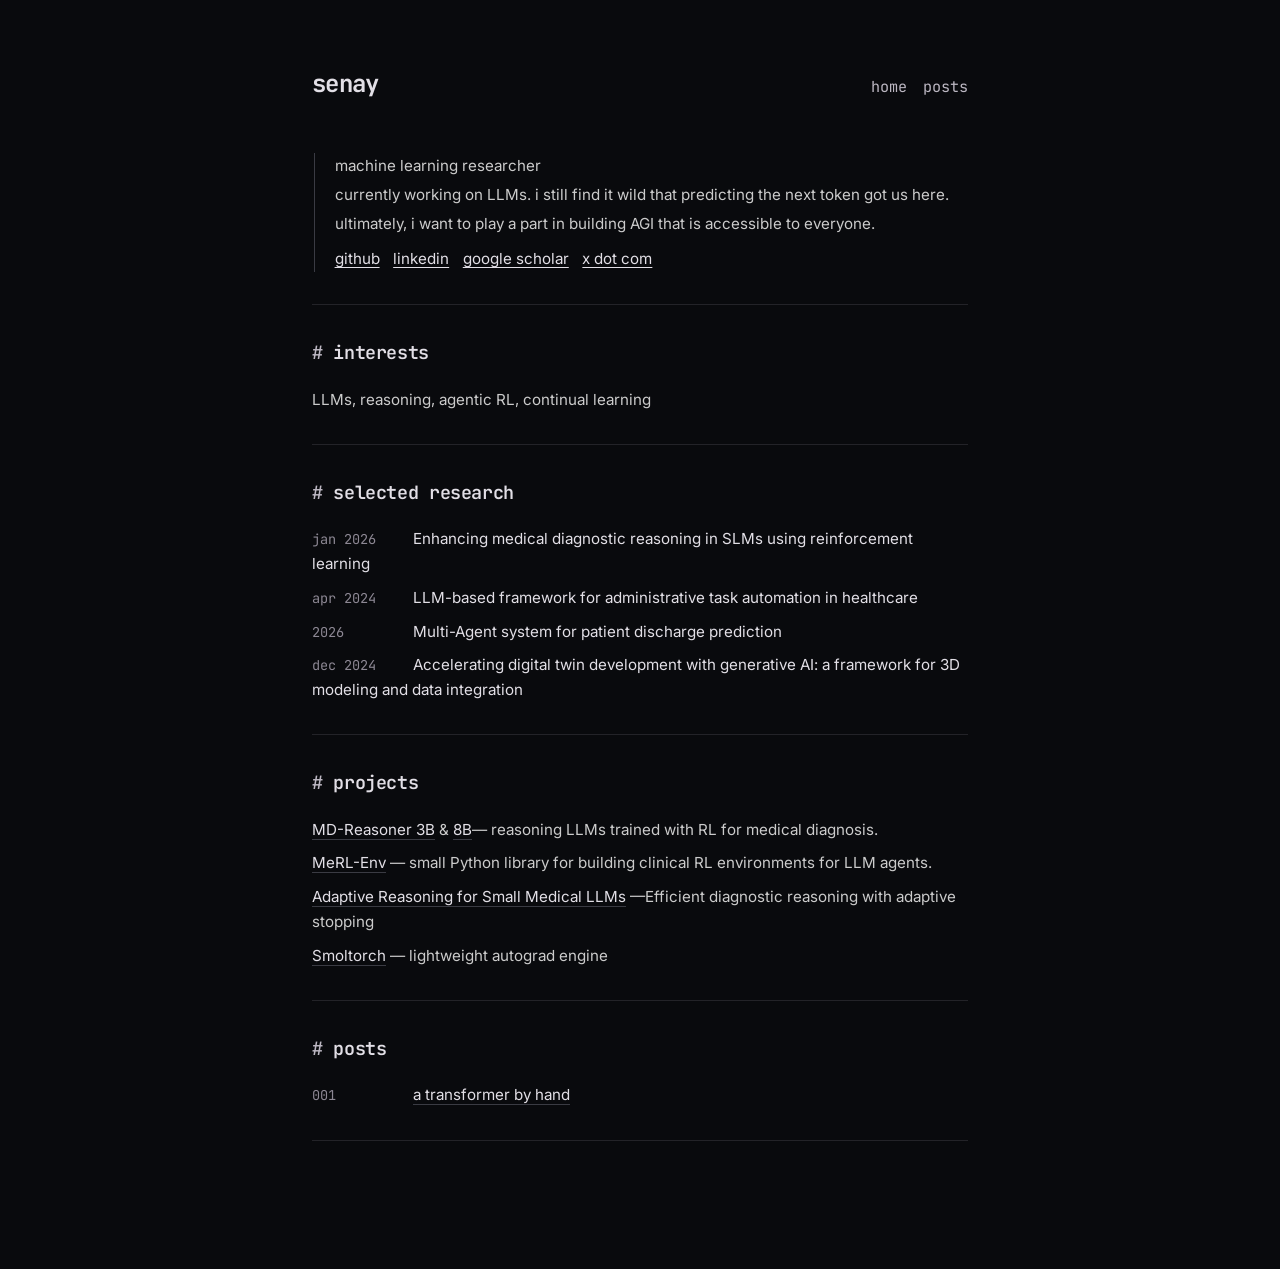
==== index.html @ a1b38228 "fixed links" ====
<!doctype html>
<html lang="en">
  <head>
    <meta charset="UTF-8" />
    <meta name="viewport" content="width=device-width, initial-scale=1.0" />
    <title>Senay</title>
    <link rel="icon" type="image/png" sizes="512x512" href="favicon.png" />
    <link rel="stylesheet" href="styles.css" />
    <link rel="preconnect" href="https://fonts.googleapis.com" />
    <!-- Updated Google Fonts with 500 and 600 weights, plus JetBrains Mono -->
    <link
      href="https://fonts.googleapis.com/css2?family=Inter:wght@400;500;600;700&family=Geist+Mono:wght@400;500;700&family=JetBrains+Mono:wght@400;500;600;700&display=swap"
      rel="stylesheet"
    />
  </head>
  <body>
    <div class="container">
      <header>
        <h1 class="site-title">senay</h1>
        <nav>
          <a href="./">home</a>
          <a href="posts.html">posts</a>
        </nav>
      </header>

      <div class="bio">
        <p>machine learning researcher</p>
        <p>currently working on LLMs. i still find it wild that predicting the next token got us here.</p>
        <p>ultimately, i want to play a part in building AGI that is accessible to everyone.</p>
        
        <!-- Moved bio-links inside the bio div so it shares the left border -->
        <p class="bio-links">
          <a href="https://github.com/SenayGe">github</a>
          <a href="www.linkedin.com/in/senay-aklilu">linkedin</a>
          <a href="https://scholar.google.com/citations?user=1_X_l5AAAAAJ&hl=en">google scholar</a>
          <a href="https://x.com/latentsen">x dot com</a>
        </p>
      </div>
      
      <hr />

       <section>
        <h2><span class="hash">#</span> interests</h2>
        <ul>
          <li>
            LLMs, reasoning, agentic RL, continual learning
          </li>
        </ul>
      </section>

      <hr />

      <section class="research-section">
        <h2><span class="hash">#</span> selected research</h2>
        <ul>
          <li>
            <span class="date">jan 2026</span> <a href="#">Enhancing medical diagnostic reasoning in SLMs using reinforcement learning</a>
          </li>
          <li>
            <span class="date">apr 2024</span> <a href="#">LLM-based framework for administrative task automation in healthcare</a> 
          </li>
          <li>
            <span class="date">2026</span> <a href="#">Multi-Agent system for patient discharge prediction</a>
          </li>
          <li>
            <span class="date">dec 2024</span> <a href="#">Accelerating digital twin development with generative AI: a framework for 3D modeling and data integration</a>
          </li>
        </ul>
      </section>

      <hr />

      <section>
        <h2><span class="hash">#</span> projects</h2>
        <ul>
          <li>
            <a href="https://github.com/SenayGe/merl-env">MD-Reasoner 3B</a> & <a href="https://github.com/SenayGe/merl-env">8B</a>— reasoning LLMs trained with RL for medical diagnosis. </li>
          <li>
          <li>
            <a href="https://github.com/SenayGe/merl-env">MeRL-Env</a> — small Python library for building clinical RL environments for LLM agents. </li>
          <li>
            <a href="#">Adaptive Reasoning for Small Medical LLMs</a> —Efficient diagnostic reasoning with adaptive stopping
          </li>
          <li>
            <a href="https://github.com/SenayGe/smoltorch">Smoltorch</a> — lightweight autograd engine
          </li>
        </ul>
      </section>

      <hr />

      <section>
        <h2><span class="hash">#</span> posts</h2>
        <ul>
          <li>
            <span class="date">001</span>
            <a href="posts/transformer-by-hand.html">a transformer by hand</a>
          </li>
          <!--<li>-->
          <!--  <span class="date">20260315</span>-->
          <!--  <a href="posts/grpo-medical.html">training small LLMs for medical reasoning with GRPO</a>-->
          <!--</li>-->
          <!--<li>-->
          <!--  <span class="date">20260301</span>-->
          <!--  <a href="posts/prior-auth.html">why prior authorization is broken</a>-->
          <!--</li>-->
        </ul>
      </section>

      <hr />
    </div>
  </body>
</html>
---- styles.css ----
*, *::before, *::after {
  margin: 0;
  padding: 0;
  box-sizing: border-box;
}

:root {
  --bg: #090a0d;
  --bg-soft: #101116;
  --fg: #e2dfe6;
  --fg-soft: #cbcbcb;
  --fg-dim: #8d8894;
  --accent: #bcb7c2;
  --border: #3a3b43;
  --code-bg: #0d1017;
  --code-bg-edge: #151925;
  --code-border: #2b3242;
  --code-fg: #e7e3ec;
  --code-muted: #7f8797;
  --code-keyword: #cab8ff;
  --code-string: #a9d7b4;
  --code-number: #f1c27d;
  --code-title: #90b7ff;
  --code-symbol: #f0a6ca;
  --font-sans: 'Inter', -apple-system, BlinkMacSystemFont, 'Segoe UI', Roboto, 'Helvetica Neue', Arial, sans-serif;
  --font-mono: 'JetBrains Mono', 'Geist Mono', 'SFMono-Regular', 'Courier New', monospace;
}

html {
  font-size: 16px;
}

body {
  background: var(--bg);
  color: var(--fg-soft);
  font-family: var(--font-sans);
  font-weight: 400;
  line-height: 1.7;
  -webkit-font-smoothing: antialiased;
}

.container {
  max-width: 720px;
  margin: 0 auto;
  padding: 4rem 2rem 6rem;
}

/* header */
header {
  display: flex;
  justify-content: space-between;
  align-items: baseline;
  gap: 1.5rem;
  margin-bottom: 3rem;
}

.site-title {
  font-size: 1.5rem;
  font-weight: 700;
  color: var(--fg);
  font-family: var(--font-mono);
  letter-spacing: -0.03em;
  margin-bottom: 0;
}

nav {
  display: flex;
  gap: 1rem;
  justify-content: flex-end;
}

nav a {
  color: var(--accent);
  text-decoration: none;
  font-size: 0.95rem;
  font-family: var(--font-mono);
}

nav a:hover {
  color: var(--fg);
  text-decoration: underline;
}

/* bio */
.bio {
  margin-bottom: 0;
  margin-left: 0.15rem;
  padding-left: 1.2rem;
  border-left: 1px solid var(--border);
}

.bio p {
  font-size: 0.95rem;
  color: var(--fg-soft);
  margin-bottom: 0.2rem;
}

.bio-links {
  margin-top: 0.6rem;
  display: flex;
  flex-wrap: wrap;
  gap: 0.85rem;
}

.bio-links a {
  color: var(--fg);
  text-decoration: underline;
  text-underline-offset: 3px;
  font-size: 0.95rem;
}

.bio-links a:hover {
  color: var(--accent);
}

/* sections */
hr {
  border: none;
  border-top: 1px solid #232328;
  margin: 2rem 0;
}

.research-section li a {
  text-decoration: none;
}

.research-section li a:hover {
  color: var(--accent);
}

section h2 {
  font-size: 1.15rem;
  font-weight: 600;
  letter-spacing: -0.02em;
  color: var(--fg);
  font-family: var(--font-mono);
  margin-bottom: 1.2rem;
}

.hash {
  color: var(--accent);
}

section ul {
  list-style: none; 
  padding-left: 0;
}

section li {
  font-size: 0.95rem;
  color: var(--fg-soft);
  margin-bottom: 0.6rem;
  line-height: 1.6;
}

section li a {
  color: var(--fg);
  text-decoration: underline;
  text-decoration-color: var(--border);
  text-decoration-thickness: 1px;
  text-underline-offset: 4px;
  transition: all 0.2s ease;
}

section li a:hover {
  color: var(--accent);
  text-decoration-color: var(--accent);
}

/*date lists */
.date {
  font-family: var(--font-mono);
  color: var(--fg-dim);
  font-size: 0.85rem;
  margin-right: 0.75rem;
  display: inline-block;
  min-width: 85px; 
}

/* page title (for posts listing & post pages) */
.page-title {
  font-size: 1.3rem;
  font-weight: 700;
  color: var(--fg);
  font-family: var(--font-mono);
  margin-bottom: 2rem;
}

.back-link {
  color: var(--accent);
  text-decoration: none;
  font-size: 0.9rem;
  display: inline-block;
  font-family: var(--font-mono);
  margin-bottom: 2rem;
}

.back-link:hover {
  text-decoration: underline;
}

/* post content (rendered markdown) */
.post-meta {
  color: var(--fg-dim);
  font-size: 0.85rem;
  font-family: var(--font-mono);
  margin-bottom: 2rem;
}

.post-content {
  font-family: var(--font-sans);
  line-height: 1.8;
}

.post-content h1 {
  font-size: 1.3rem;
  font-weight: 700;
  font-family: var(--font-mono);
  margin: 2.5rem 0 1rem;
}

.post-content h2 {
  font-size: 1.05rem;
  font-weight: 700;
  font-family: var(--font-mono);
  margin: 2rem 0 0.8rem;
}

.post-content h3 {
  font-size: 0.95rem;
  font-weight: 700;
  font-family: var(--font-mono);
  margin: 1.5rem 0 0.6rem;
}

.post-content p {
  font-size: 0.92rem;
  margin-bottom: 1rem;
}

.post-content a {
  color: var(--fg);
  text-decoration: underline;
  text-underline-offset: 3px;
}

.post-content a:hover {
  color: var(--accent);
}

.post-content strong {
  font-weight: 700;
  color: var(--fg);
}

.post-content code {
  background: var(--bg-soft);
  border: 1px solid var(--border);
  font-family: var(--font-mono);
  padding: 0.15em 0.4em;
  border-radius: 4px;
  font-size: 0.88em;
}

.post-content pre {
  background: linear-gradient(180deg, var(--code-bg-edge) 0%, var(--code-bg) 100%);
  border: 1px solid var(--code-border);
  box-shadow: inset 0 1px 0 rgba(255, 255, 255, 0.03);
  font-family: var(--font-mono);
  padding: 1.2rem;
  overflow-x: auto;
  margin: 1.2rem 0;
  font-size: 0.82rem;
  line-height: 1.6;
  border-radius: 12px;
  scrollbar-color: var(--code-border) transparent;
}

.post-content pre code {
  background: none;
  border: 0;
  color: var(--code-fg);
  display: block;
  min-width: max-content;
  padding: 0;
  border-radius: 0;
}

.post-content pre code.hljs {
  background: transparent;
}

.post-content pre code .hljs-comment,
.post-content pre code .hljs-quote {
  color: var(--code-muted);
  font-style: italic;
}

.post-content pre code .hljs-keyword,
.post-content pre code .hljs-selector-tag,
.post-content pre code .hljs-literal,
.post-content pre code .hljs-type {
  color: var(--code-keyword);
}

.post-content pre code .hljs-string,
.post-content pre code .hljs-regexp,
.post-content pre code .hljs-meta .hljs-string {
  color: var(--code-string);
}

.post-content pre code .hljs-number,
.post-content pre code .hljs-attr,
.post-content pre code .hljs-meta,
.post-content pre code .hljs-meta .hljs-keyword {
  color: var(--code-number);
}

.post-content pre code .hljs-title,
.post-content pre code .hljs-title.function_,
.post-content pre code .hljs-function .hljs-title,
.post-content pre code .hljs-built_in {
  color: var(--code-title);
}

.post-content pre code .hljs-params,
.post-content pre code .hljs-variable,
.post-content pre code .hljs-property,
.post-content pre code .hljs-subst {
  color: var(--code-fg);
}

.post-content pre code .hljs-symbol,
.post-content pre code .hljs-bullet,
.post-content pre code .hljs-section {
  color: var(--code-symbol);
}

.post-content blockquote {
  border-left: 2px solid var(--border);
  padding-left: 1rem;
  color: var(--fg-dim);
  margin: 1rem 0;
}

.post-content img {
  max-width: 100%;
  margin: 1.2rem 0;
}

.post-content ul, .post-content ol {
  margin: 0.8rem 0;
  padding-left: 1.8rem;
}

.post-content li {
  margin-bottom: 0.3rem;
  font-size: 0.92rem;
}

.post-content hr {
  margin: 2rem 0;
}

.post-content em {
  color: var(--fg-dim);
}

/* responsive */
@media (max-width: 600px) {
  html { font-size: 15px; }

  .container {
    padding: 2.5rem 1.2rem 4rem;
  }

  header {
    gap: 1rem;
  }
}

/* Table Styles for Post Content */
.post-content table {
  width: 100%;
  border-collapse: collapse;
  margin: 1.5rem 0;
  font-size: 0.92rem;
  text-align: left;
}

.post-content th, 
.post-content td {
  padding: 0.75rem 1rem;
  border-bottom: 1px solid var(--border);
}

.post-content th {
  font-family: var(--font-mono);
  font-weight: 600;
  color: var(--fg);
  background: var(--bg-soft);
}

.post-content tr:last-child td {
  border-bottom: none;
}

/* Optional: Slight hover effect on rows for readability */
.post-content tbody tr:hover {
  background: rgba(255, 255, 255, 0.02);
}

/**, *::before, *::after {*/
/*  margin: 0;*/
/*  padding: 0;*/
/*  box-sizing: border-box;*/
/*}*/
/**/
/*:root {*/
/*  --bg: #090a0d;*/
/*  --bg-soft: #101116;*/
/*  --fg: #e2dfe6;*/
/*  --fg-soft: #cbcbcb;*/
/*  --fg-dim: #8d8894;*/
/*  --accent: #bcb7c2;*/
/*  --border: #3a3b43;*/
/*  --font-sans: 'Jetbrains Mono', Inter, -apple-system, BlinkMacSystemFont, 'Segoe UI', Roboto, 'Helvetica Neue', Arial, sans-serif;*/
/*  --font-mono: 'Geist Mono', 'SFMono-Regular', 'Courier New', monospace;*/
/*}*/
/**/
/*html {*/
/*  font-size: 16px;*/
/*}*/
/**/
/*body {*/
/*  background: var(--bg);*/
/*  color: var(--fg-soft);*/
/*  font-family: var(--font-sans);*/
/*  font-weight: 400;*/
/*  line-height: 1.7;*/
/*  -webkit-font-smoothing: antialiased;*/
/*}*/
/**/
/*.container {*/
/*  max-width: 720px;*/
/*  margin: 0 auto;*/
/*  padding: 4rem 2rem 6rem;*/
/*}*/
/**/
/*/* header */*/
/*header {*/
/*  display: flex;*/
/*  justify-content: space-between;*/
/*  align-items: baseline;*/
/*  gap: 1.5rem;*/
/*  margin-bottom: 3rem;*/
/*}*/
/**/
/*.site-title {*/
/*  font-size: 1.4rem;*/
/*  font-weight: 700;*/
/*  color: var(--fg);*/
/*  font-family: var(--font-mono);*/
/*  margin-bottom: 0;*/
/*}*/
/**/
/*nav {*/
/*  display: flex;*/
/*  gap: 1rem;*/
/*  justify-content: flex-end;*/
/*}*/
/**/
/*nav a {*/
/*  color: var(--accent);*/
/*  text-decoration: none;*/
/*  font-size: 0.95rem;*/
/*  font-family: var(--font-mono);*/
/*}*/
/**/
/*nav a:hover {*/
/*  color: var(--fg);*/
/*  text-decoration: underline;*/
/*}*/
/**/
/*/* bio */*/
/*.bio {*/
/*  margin-bottom: 0;*/
/*  margin-left: 0.15rem;*/
/*  padding-left: 1.2rem;*/
/*  border-left: 1px solid var(--border);*/
/*}*/
/**/
/*.bio p {*/
/*  font-size: 0.95rem;*/
/*  color: var(--fg-soft);*/
/*  margin-bottom: 0.2rem;*/
/*}*/
/**/
/*.bio-links {*/
/*  margin-top: 0.6rem;*/
/*  display: flex;*/
/*  flex-wrap: wrap;*/
/*  gap: 0.85rem;*/
/*}*/
/**/
/*.bio-links a {*/
/*  color: var(--fg);*/
/*  text-decoration: underline;*/
/*  text-underline-offset: 3px;*/
/*  font-size: 0.95rem;*/
/*}*/
/**/
/*.bio-links a:hover {*/
/*  color: var(--accent);*/
/*}*/
/**/
/*/* sections */*/
/*hr {*/
/*  border: none;*/
/*  border-top: 1px solid #232328;*/
/*  margin: 2rem 0;*/
/*}*/
/**/
/*/*hr {*/*/
/*/*  border: none;*/*/
/*/*  border-top: 0.1px solid var(--border);*/*/
/*/*  margin: 2rem 0;*/*/
/*/*}*/*/
/**/
/**/
/*.research-section li a {*/
/*  text-decoration: none;*/
/*  /*font-weight: 600*/*/
/**/
/*}*/
/**/
/*.research-section li a:hover {*/
/*  color: var(--accent);*/
/*}*/
/**/
/**/
/**/
/**/
/*section h2 {*/
/*  font-size: 1.1rem;*/
/*  font-weight: 700;*/
/*  color: var(--fg);*/
/*  font-family: var(--font-mono);*/
/*  margin-bottom: 1rem;*/
/*}*/
/**/
/*.hash {*/
/*  color: var(--accent);*/
/*}*/
/**/
/*section ul {*/
/*  list-style: disc;*/
/*  padding-left: 1.8rem;*/
/*}*/
/**/
/*section li {*/
/*  font-size: 0.92rem;*/
/*  color: var(--fg-soft);*/
/*  margin-bottom: 0.35rem;*/
/*  line-height: 1.6;*/
/*  /*font-weight: 700;*/*/
/**/
/*}*/
/**/
/*section li a {*/
/*  color: var(--fg);*/
/*  text-decoration: underline;*/
/*  text-underline-offset: 3px;*/
/*}*/
/**/
/*section li a:hover {*/
/*  color: var(--accent);*/
/*}*/
/**/
/*/* page title (for posts listing & post pages) */*/
/*.page-title {*/
/*  font-size: 1.3rem;*/
/*  font-weight: 700;*/
/*  color: var(--fg);*/
/*  font-family: var(--font-mono);*/
/*  margin-bottom: 2rem;*/
/*}*/
/**/
/*.back-link {*/
/*  color: var(--accent);*/
/*  text-decoration: none;*/
/*  font-size: 0.9rem;*/
/*  display: inline-block;*/
/*  font-family: var(--font-mono);*/
/*  margin-bottom: 2rem;*/
/*}*/
/**/
/*.back-link:hover {*/
/*  text-decoration: underline;*/
/*}*/
/**/
/*/* post content (rendered markdown) */*/
/*.post-meta {*/
/*  color: var(--fg-dim);*/
/*  font-size: 0.85rem;*/
/*  font-family: var(--font-mono);*/
/*  margin-bottom: 2rem;*/
/*}*/
/**/
/*.post-content {*/
/*  font-family: var(--font-sans);*/
/*  line-height: 1.8;*/
/*}*/
/**/
/*.post-content h1 {*/
/*  font-size: 1.3rem;*/
/*  font-weight: 700;*/
/*  font-family: var(--font-mono);*/
/*  margin: 2.5rem 0 1rem;*/
/*}*/
/**/
/*.post-content h2 {*/
/*  font-size: 1.05rem;*/
/*  font-weight: 700;*/
/*  font-family: var(--font-mono);*/
/*  margin: 2rem 0 0.8rem;*/
/*}*/
/**/
/*.post-content h3 {*/
/*  font-size: 0.95rem;*/
/*  font-weight: 700;*/
/*  font-family: var(--font-mono);*/
/*  margin: 1.5rem 0 0.6rem;*/
/*}*/
/**/
/*.post-content p {*/
/*  font-size: 0.92rem;*/
/*  margin-bottom: 1rem;*/
/*}*/
/**/
/*.post-content a {*/
/*  color: var(--fg);*/
/*  text-decoration: underline;*/
/*  text-underline-offset: 3px;*/
/*}*/
/**/
/*.post-content a:hover {*/
/*  color: var(--accent);*/
/*}*/
/**/
/*.post-content strong {*/
/*  font-weight: 700;*/
/*  color: var(--fg);*/
/*}*/
/**/
/*.post-content code {*/
/*  background: var(--bg-soft);*/
/*  border: 1px solid var(--border);*/
/*  font-family: var(--font-mono);*/
/*  padding: 0.15em 0.4em;*/
/*  border-radius: 2px;*/
/*  font-size: 0.88em;*/
/*}*/
/**/
/*.post-content pre {*/
/*  background: var(--bg-soft);*/
/*  border: 1px solid var(--border);*/
/*  font-family: var(--font-mono);*/
/*  padding: 1.2rem;*/
/*  overflow-x: auto;*/
/*  margin: 1.2rem 0;*/
/*  font-size: 0.82rem;*/
/*  line-height: 1.6;*/
/*}*/
/**/
/*.post-content pre code {*/
/*  background: none;*/
/*  padding: 0;*/
/*}*/
/**/
/*.post-content blockquote {*/
/*  border-left: 2px solid var(--border);*/
/*  padding-left: 1rem;*/
/*  color: var(--fg-dim);*/
/*  margin: 1rem 0;*/
/*}*/
/**/
/*.post-content img {*/
/*  max-width: 100%;*/
/*  margin: 1.2rem 0;*/
/*}*/
/**/
/*.post-content ul, .post-content ol {*/
/*  margin: 0.8rem 0;*/
/*  padding-left: 1.8rem;*/
/*}*/
/**/
/*.post-content li {*/
/*  margin-bottom: 0.3rem;*/
/*  font-size: 0.92rem;*/
/*}*/
/**/
/*.post-content hr {*/
/*  margin: 2rem 0;*/
/*}*/
/**/
/*.post-content em {*/
/*  color: var(--fg-dim);*/
/*}*/
/**/
/*/* responsive */*/
/*@media (max-width: 600px) {*/
/*  html { font-size: 15px; }*/
/**/
/*  .container {*/
/*    padding: 2.5rem 1.2rem 4rem;*/
/*  }*/
/**/
/*  header {*/
/*    gap: 1rem;*/
/*  }*/
/*}*/
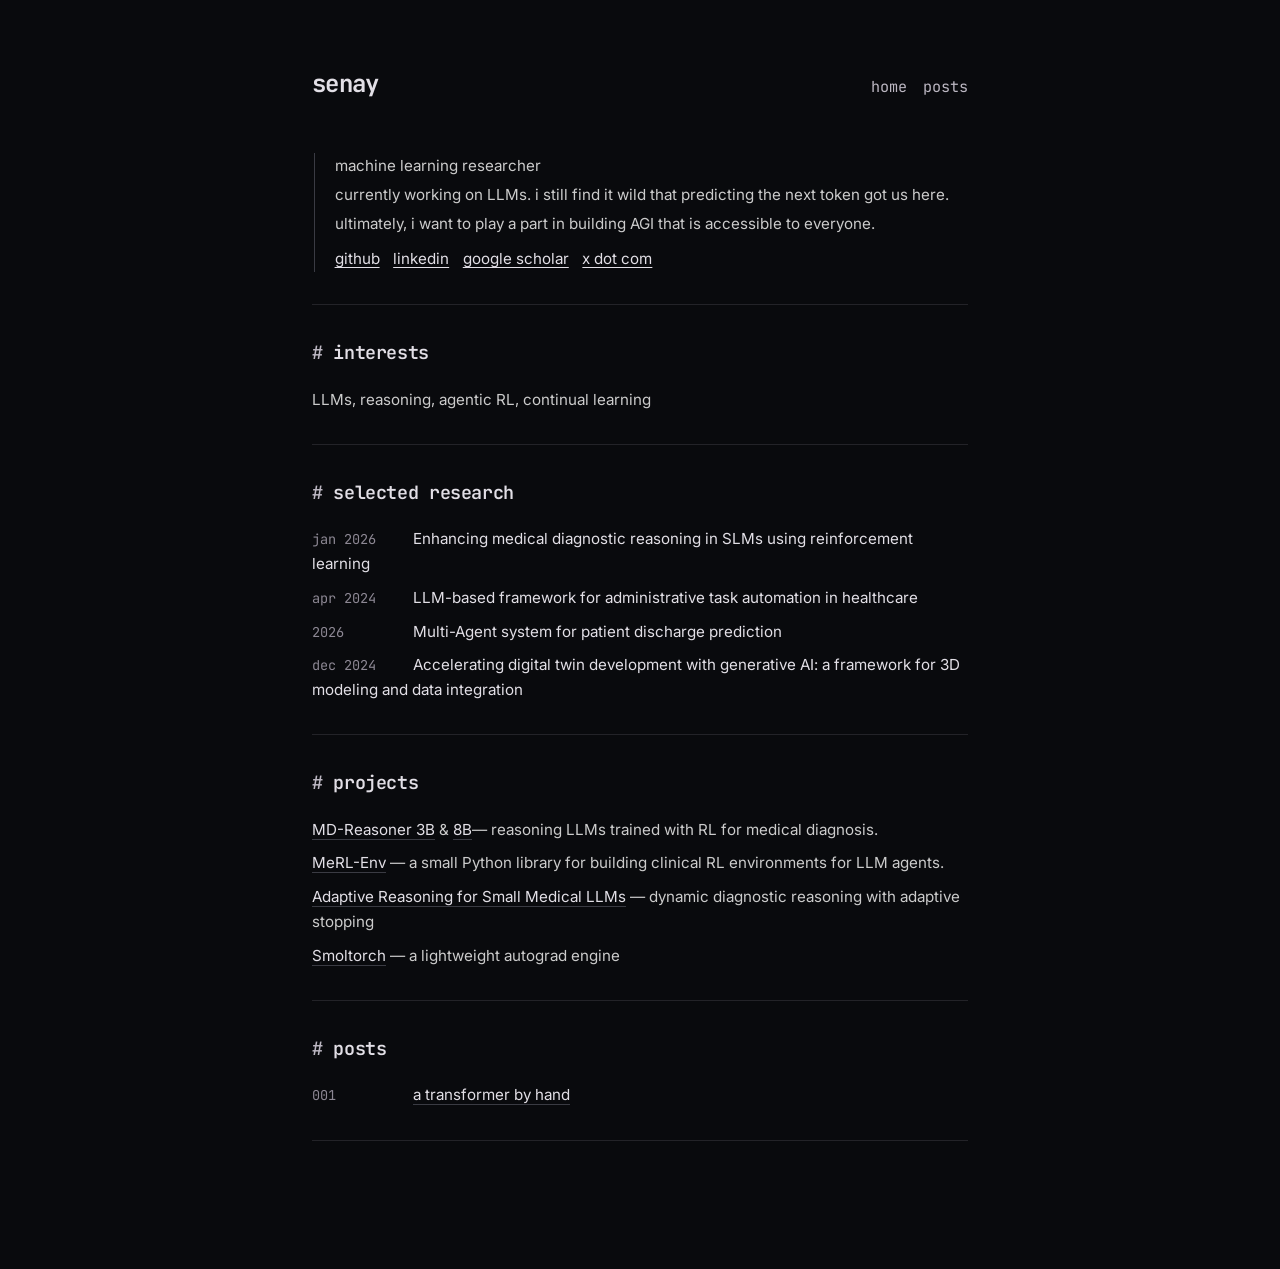
==== commit 56339e28: "minor fix" ====
--- a/index.html
+++ b/index.html
@@ -77,12 +77,12 @@
             <a href="https://github.com/SenayGe/merl-env">MD-Reasoner 3B</a> & <a href="https://github.com/SenayGe/merl-env">8B</a>— reasoning LLMs trained with RL for medical diagnosis. </li>
           <li>
           <li>
-            <a href="https://github.com/SenayGe/merl-env">MeRL-Env</a> — small Python library for building clinical RL environments for LLM agents. </li>
+            <a href="https://github.com/SenayGe/merl-env">MeRL-Env</a> — a small Python library for building clinical RL environments for LLM agents. </li>
           <li>
-            <a href="#">Adaptive Reasoning for Small Medical LLMs</a> —Efficient diagnostic reasoning with adaptive stopping
+            <a href="#">Adaptive Reasoning for Small Medical LLMs</a> — dynamic diagnostic reasoning with adaptive stopping
           </li>
           <li>
-            <a href="https://github.com/SenayGe/smoltorch">Smoltorch</a> — lightweight autograd engine
+            <a href="https://github.com/SenayGe/smoltorch">Smoltorch</a> — a lightweight autograd engine
           </li>
         </ul>
       </section>
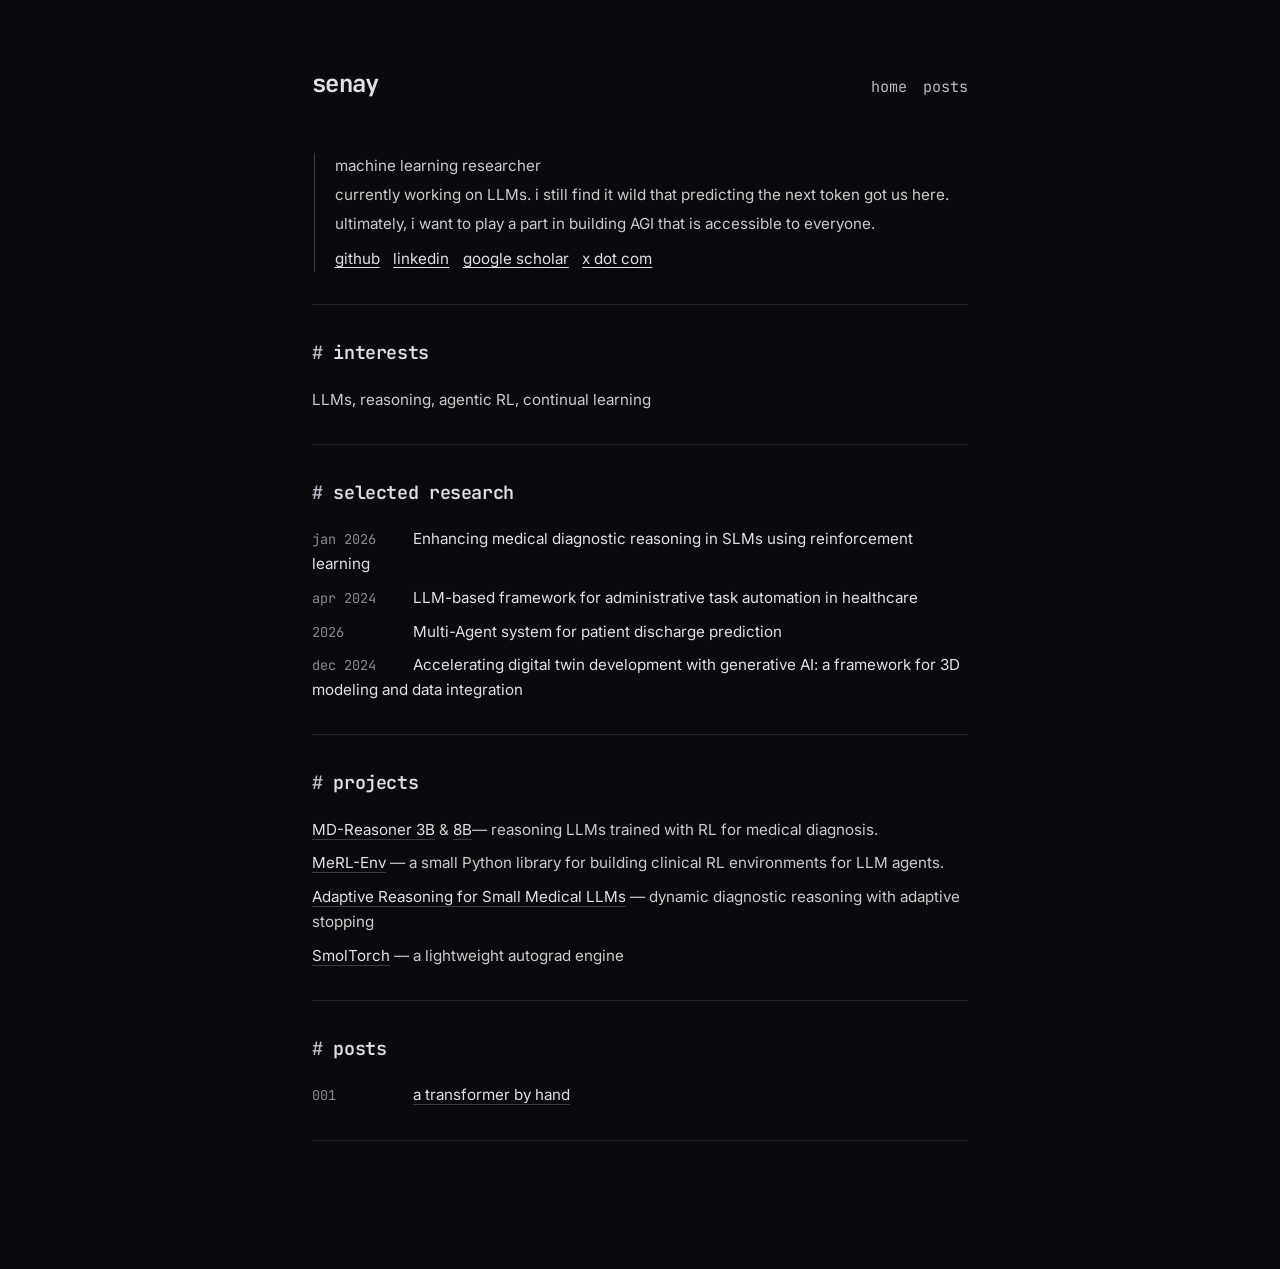
==== commit 118de4ec: "minor fix" ====
--- a/index.html
+++ b/index.html
@@ -82,7 +82,7 @@
             <a href="#">Adaptive Reasoning for Small Medical LLMs</a> — dynamic diagnostic reasoning with adaptive stopping
           </li>
           <li>
-            <a href="https://github.com/SenayGe/smoltorch">Smoltorch</a> — a lightweight autograd engine
+            <a href="https://github.com/SenayGe/smoltorch">SmolTorch</a> — a lightweight autograd engine
           </li>
         </ul>
       </section>
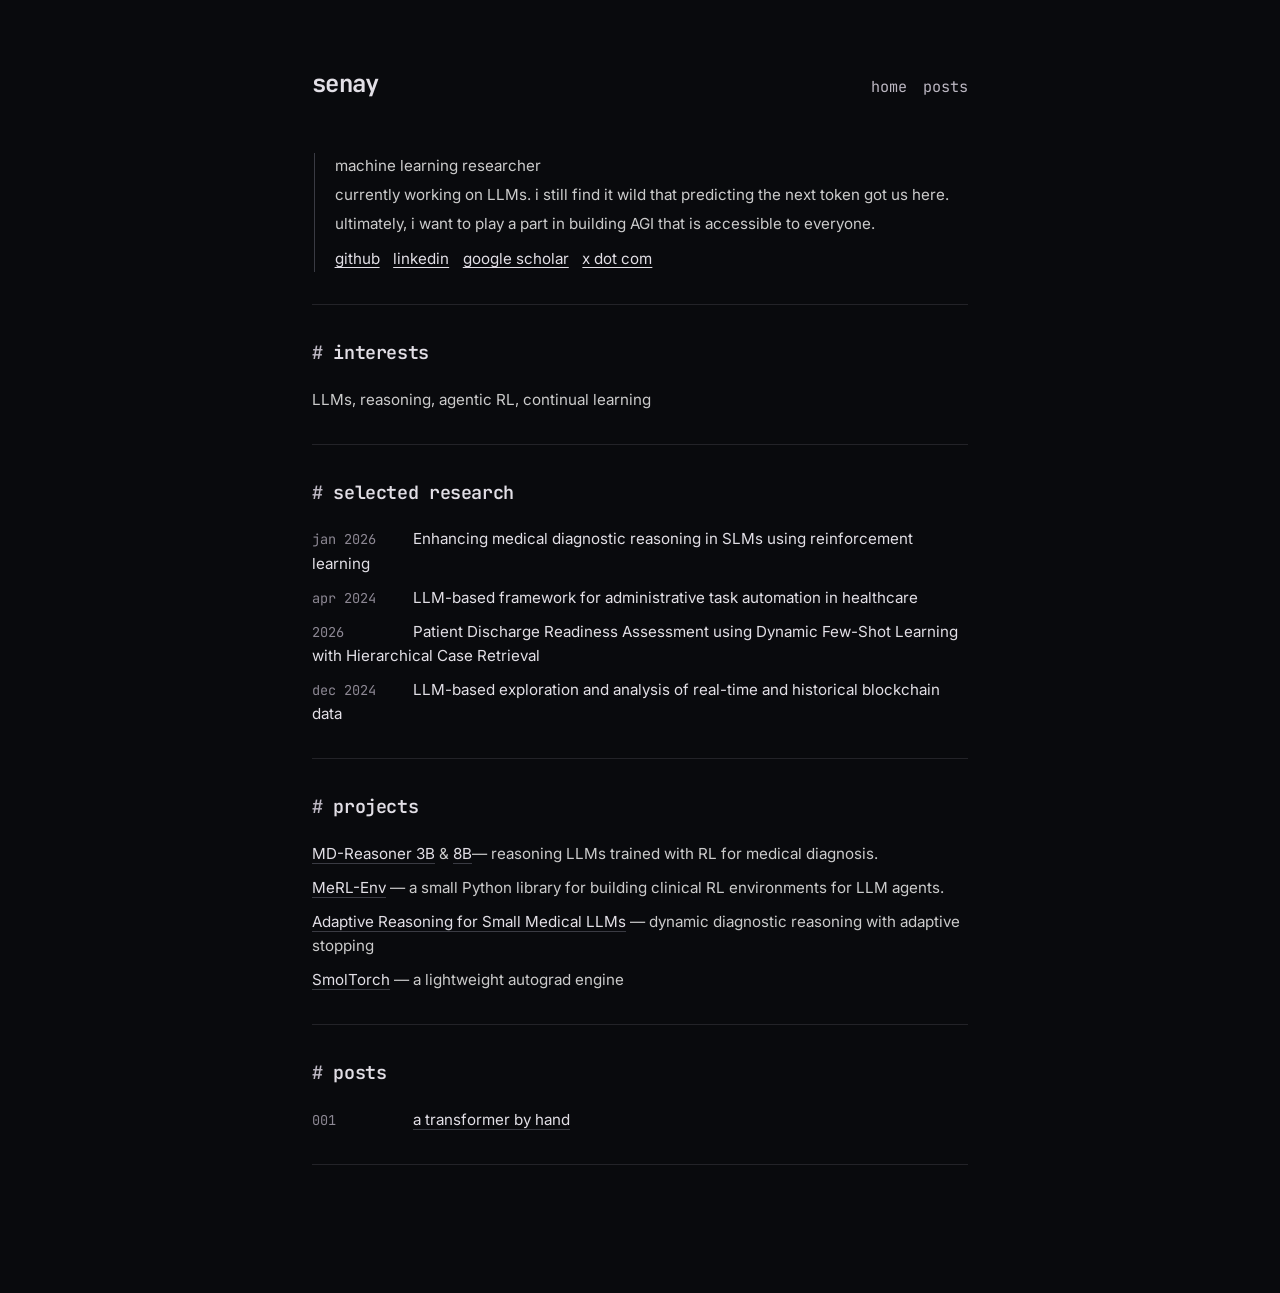
==== commit 9c80d3a6: "minor fix" ====
--- a/index.html
+++ b/index.html
@@ -54,16 +54,16 @@
         <h2><span class="hash">#</span> selected research</h2>
         <ul>
           <li>
-            <span class="date">jan 2026</span> <a href="#">Enhancing medical diagnostic reasoning in SLMs using reinforcement learning</a>
+            <span class="date">jan 2026</span> <a href="https://www.sciencedirect.com/science/article/pii/S2666307426000033">Enhancing medical diagnostic reasoning in SLMs using reinforcement learning</a>
           </li>
           <li>
-            <span class="date">apr 2024</span> <a href="#">LLM-based framework for administrative task automation in healthcare</a> 
+            <span class="date">apr 2024</span> <a href="https://ieeexplore.ieee.org/abstract/document/10527275">LLM-based framework for administrative task automation in healthcare</a> 
           </li>
           <li>
-            <span class="date">2026</span> <a href="#">Multi-Agent system for patient discharge prediction</a>
+            <span class="date">2026</span> <a href="#">Patient Discharge Readiness Assessment using Dynamic Few-Shot Learning with Hierarchical Case Retrieval</a>
           </li>
           <li>
-            <span class="date">dec 2024</span> <a href="#">Accelerating digital twin development with generative AI: a framework for 3D modeling and data integration</a>
+            <span class="date">dec 2024</span> <a href="https://www.sciencedirect.com/science/article/pii/S0957417425034669">LLM-based exploration and analysis of real-time and historical blockchain data</a>
           </li>
         </ul>
       </section>
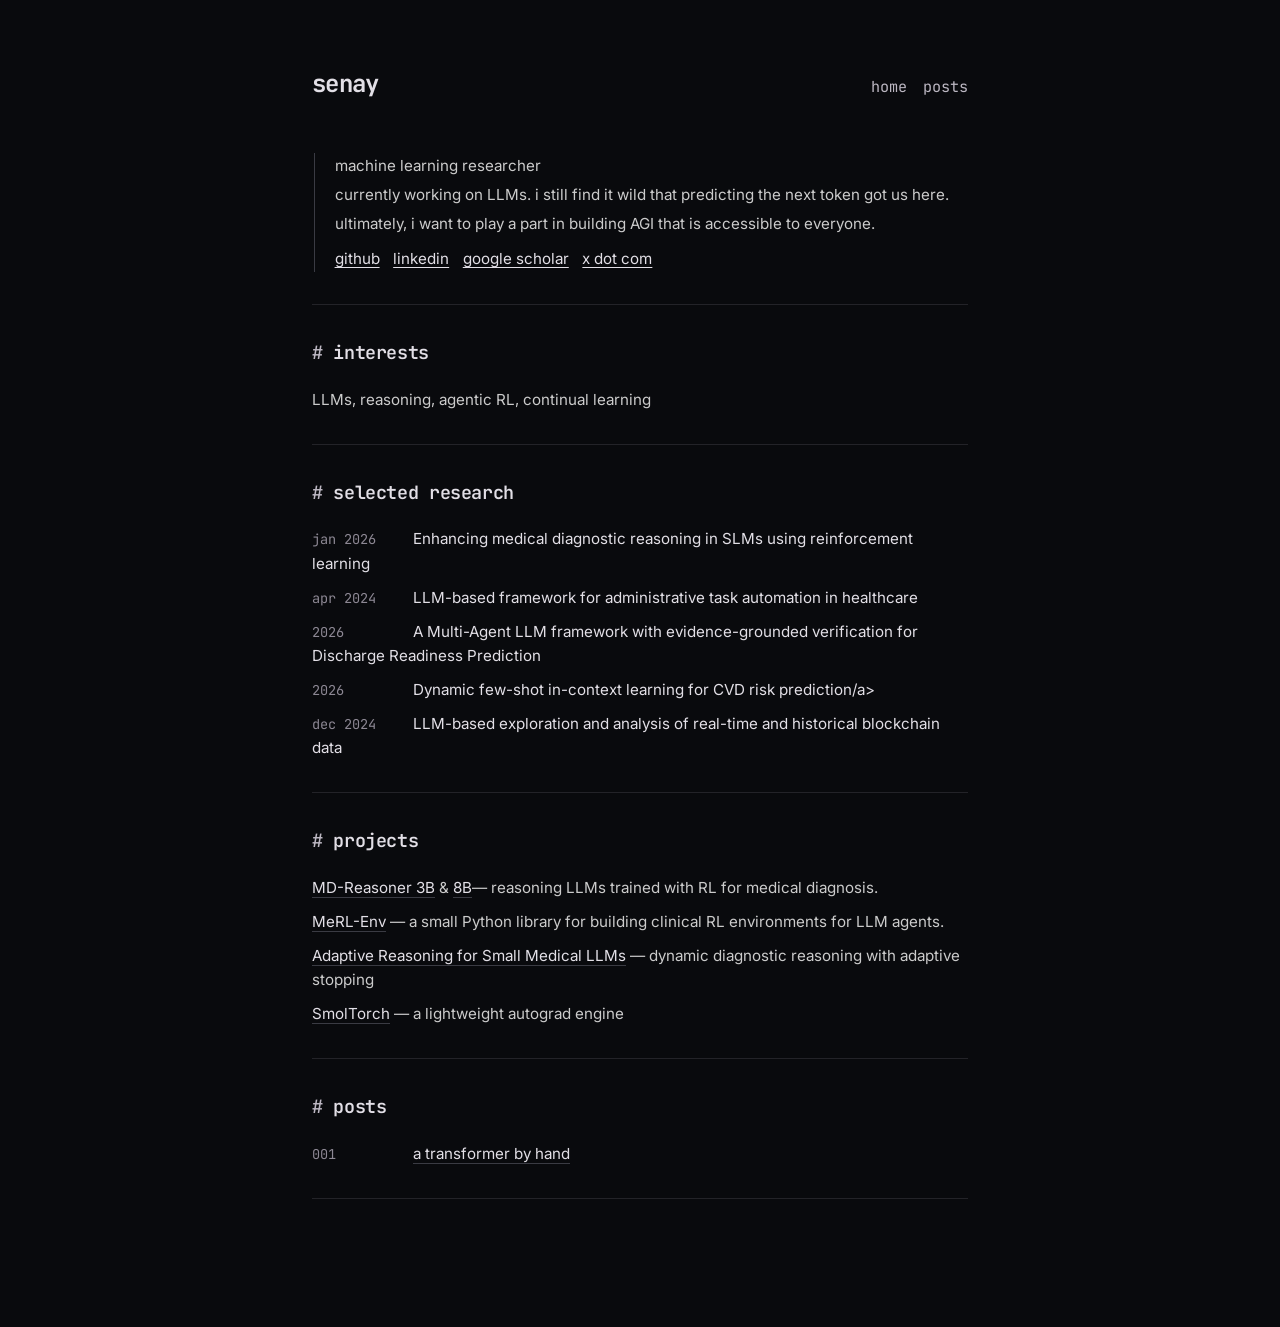
==== commit 2e9f4bbb: "minor change" ====
--- a/index.html
+++ b/index.html
@@ -60,7 +60,10 @@
             <span class="date">apr 2024</span> <a href="https://ieeexplore.ieee.org/abstract/document/10527275">LLM-based framework for administrative task automation in healthcare</a> 
           </li>
           <li>
-            <span class="date">2026</span> <a href="#">Patient Discharge Readiness Assessment using Dynamic Few-Shot Learning with Hierarchical Case Retrieval</a>
+            <span class="date">2026</span> <a href="#">A Multi-Agent LLM framework with evidence-grounded verification for Discharge Readiness Prediction</a>
+          </li>
+          <li>
+            <span class="date">2026</span> <a href="#">Dynamic few-shot in-context learning for CVD risk prediction/a>
           </li>
           <li>
             <span class="date">dec 2024</span> <a href="https://www.sciencedirect.com/science/article/pii/S0957417425034669">LLM-based exploration and analysis of real-time and historical blockchain data</a>
@@ -74,7 +77,7 @@
         <h2><span class="hash">#</span> projects</h2>
         <ul>
           <li>
-            <a href="https://github.com/SenayGe/merl-env">MD-Reasoner 3B</a> & <a href="https://github.com/SenayGe/merl-env">8B</a>— reasoning LLMs trained with RL for medical diagnosis. </li>
+            <a href="https://huggingface.co/latentsen/md-reasoner-qwen2.5-3b-lora">MD-Reasoner 3B</a> & <a href="https://huggingface.co/latentsen/md-reasoner-qwen3-8b-lora">8B</a>— reasoning LLMs trained with RL for medical diagnosis. </li>
           <li>
           <li>
             <a href="https://github.com/SenayGe/merl-env">MeRL-Env</a> — a small Python library for building clinical RL environments for LLM agents. </li>
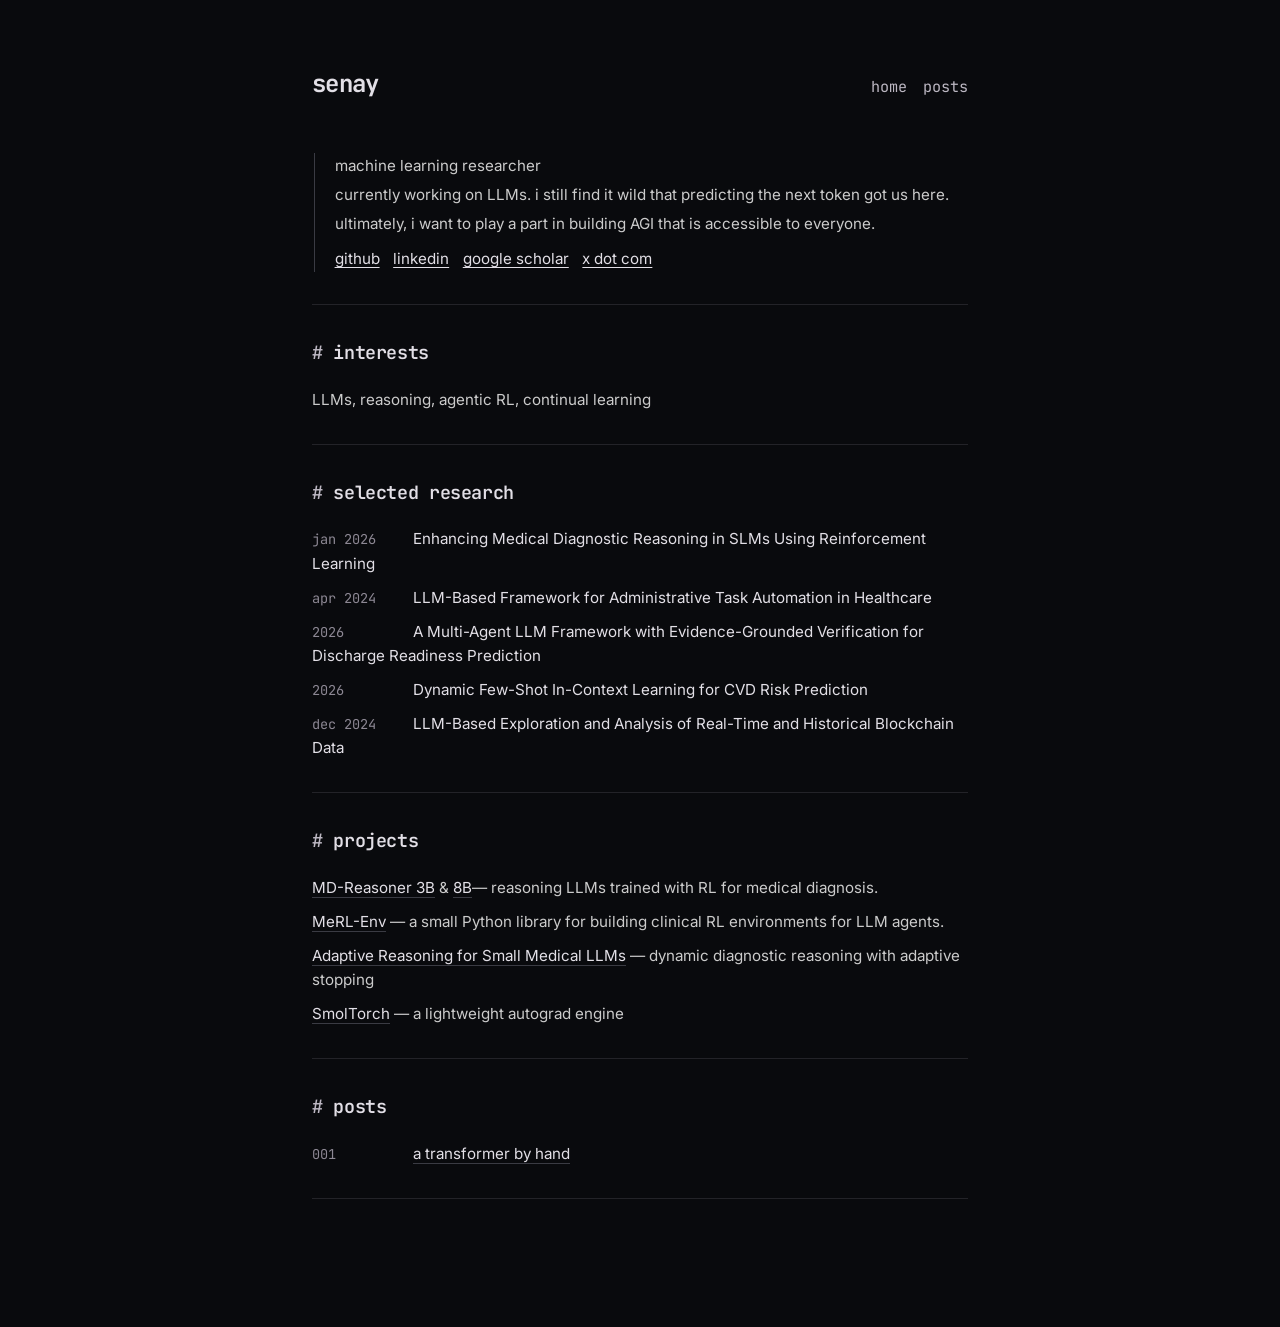
==== commit 3f593800: "paper title typo fix" ====
--- a/index.html
+++ b/index.html
@@ -50,26 +50,27 @@
 
       <hr />
 
-      <section class="research-section">
-        <h2><span class="hash">#</span> selected research</h2>
-        <ul>
-          <li>
-            <span class="date">jan 2026</span> <a href="https://www.sciencedirect.com/science/article/pii/S2666307426000033">Enhancing medical diagnostic reasoning in SLMs using reinforcement learning</a>
-          </li>
-          <li>
-            <span class="date">apr 2024</span> <a href="https://ieeexplore.ieee.org/abstract/document/10527275">LLM-based framework for administrative task automation in healthcare</a> 
-          </li>
-          <li>
-            <span class="date">2026</span> <a href="#">A Multi-Agent LLM framework with evidence-grounded verification for Discharge Readiness Prediction</a>
-          </li>
-          <li>
-            <span class="date">2026</span> <a href="#">Dynamic few-shot in-context learning for CVD risk prediction/a>
-          </li>
-          <li>
-            <span class="date">dec 2024</span> <a href="https://www.sciencedirect.com/science/article/pii/S0957417425034669">LLM-based exploration and analysis of real-time and historical blockchain data</a>
-          </li>
-        </ul>
-      </section>
+     <section class="research-section">
+
+    <h2><span class="hash">#</span> selected research</h2>
+    <ul>
+      <li>
+        <span class="date">jan 2026</span> <a href="https://www.sciencedirect.com/science/article/pii/S2666307426000033">Enhancing Medical Diagnostic Reasoning in SLMs Using Reinforcement Learning</a>
+      </li>
+      <li>
+        <span class="date">apr 2024</span> <a href="https://ieeexplore.ieee.org/abstract/document/10527275">LLM-Based Framework for Administrative Task Automation in Healthcare</a> 
+      </li>
+      <li>
+        <span class="date">2026</span> <a href="#">A Multi-Agent LLM Framework with Evidence-Grounded Verification for Discharge Readiness Prediction</a>
+      </li>
+      <li>
+        <span class="date">2026</span> <a href="#">Dynamic Few-Shot In-Context Learning for CVD Risk Prediction</a>
+      </li>
+      <li>
+        <span class="date">dec 2024</span> <a href="https://www.sciencedirect.com/science/article/pii/S0957417425034669">LLM-Based Exploration and Analysis of Real-Time and Historical Blockchain Data</a>
+      </li>
+    </ul>
+  </section>
 
       <hr />
 
